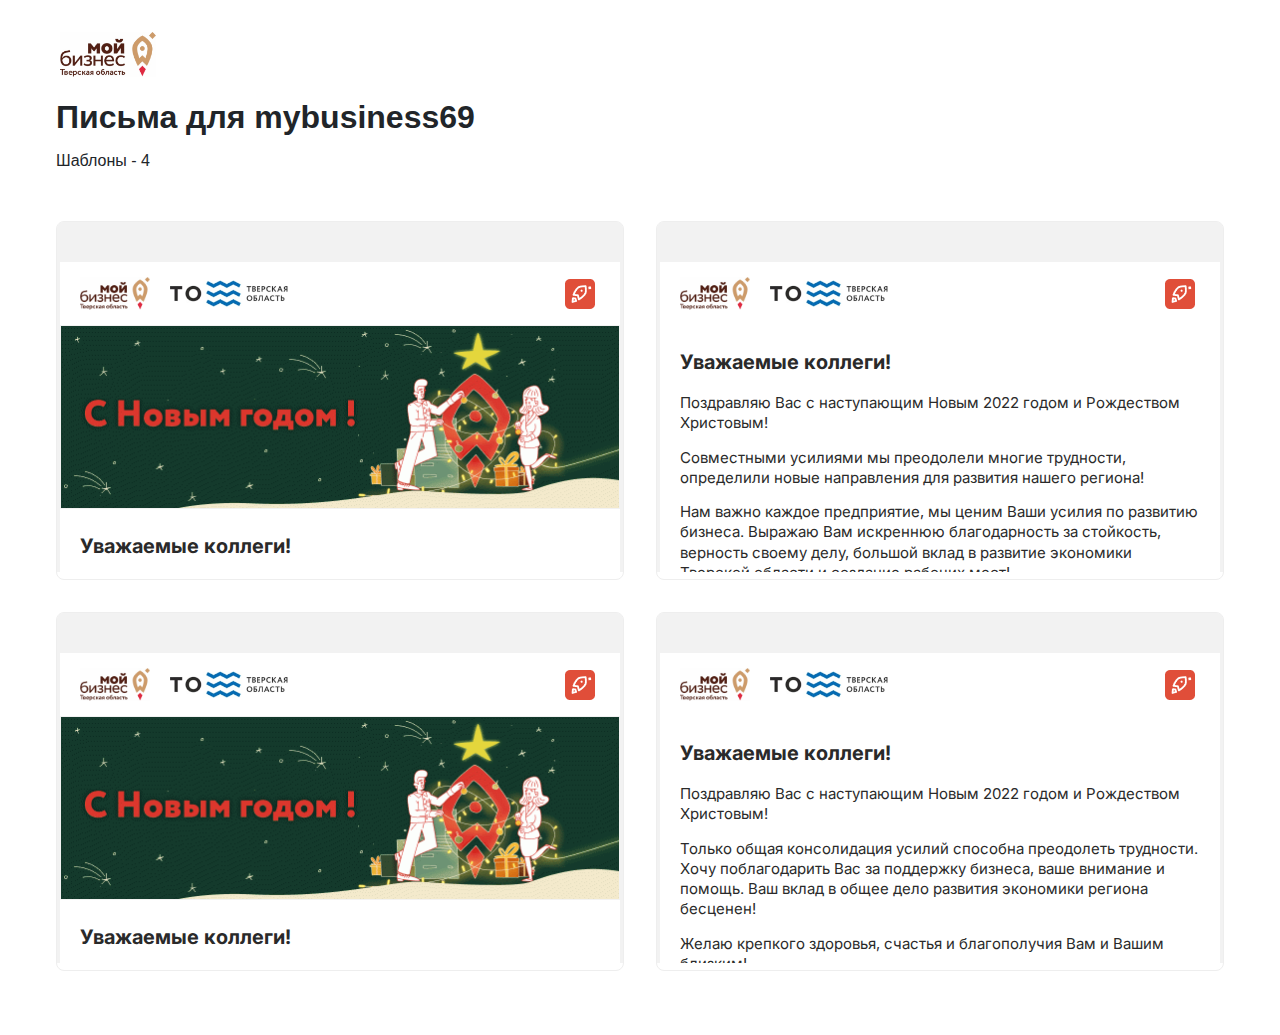
==== index.html @ 44e8ccbd "add mails" ====
<!DOCTYPE html>
<html lang="en">

 <head>
  <meta charset="UTF-8">
  <meta http-equiv="X-UA-Compatible" content="IE=edge">
  <meta name="viewport" content="width=device-width, initial-scale=1.0">
  <title>Письма для mybusiness69</title>
  <link rel="stylesheet" href="./style-for prew.css">
 </head>

 <body>
  <main class="main">
   <div class="container">
    <div class="logo">
     <img src="./img/mybusiness69-logo.jpg" alt="">
    </div>
    <h1>Письма для mybusiness69</h1>
    <span>Шаблоны - <span class="complited-count">8</span></span>
    <div class="templates">


     <div class="email-prew">
      <div class="email-prew-inner">
       <iframe src="./mail-1-imged.html" frameborder="0" scrolling="no"></iframe>
       <div class="overlay">
        <button class="email-show">Показать письмо</button>
       </div>
      </div>
     </div>


     <div class="email-prew">
      <div class="email-prew-inner">
       <iframe src="./mail-1.html" frameborder="0" scrolling="no"></iframe>
       <div class="overlay">
        <button class="email-show">Показать письмо</button>
       </div>
      </div>
     </div>


     <div class="email-prew">
      <div class="email-prew-inner">
       <iframe src="./mail-2-imged.html" frameborder="0" scrolling="no"></iframe>
       <div class="overlay">
        <button class="email-show">Показать письмо</button>
       </div>
      </div>
     </div>


     <div class="email-prew">
      <div class="email-prew-inner">
       <iframe src="./mail-2.html" frameborder="0" scrolling="no"></iframe>
       <div class="overlay">
        <button class="email-show">Показать письмо</button>
       </div>
      </div>
     </div>




    </div>
   </div>
  </main>
  <div class="modal-overlay"></div>
  <div class="modal">
   <button class="close-modal">
			<svg width="24" height="24" fill="none">
				<defs></defs>
				<path stroke-linecap="round" stroke-linejoin="round" stroke-width="2" d="M18 6L6 18M6 6l12 12"></path>
			</svg>
		</button>
   <div class="modal-dealog">
    <div class="content">
     <div class="modal-inner">
      <iframe src="" frameborder="0" class="iframe-prew"></iframe>


     </div>
    </div>
   </div>
  </div>

  <script src="./script-for-prew.js"></script>

 </body>

</html>
---- style-for prew.css ----
*,
::after,
::before {
    box-sizing: border-box
}

html {
    font-family: sans-serif;
    line-height: 1.15;
    -webkit-text-size-adjust: 100%;
    -webkit-tap-highlight-color: transparent
}

article,
aside,
figcaption,
figure,
footer,
header,
hgroup,
main,
nav,
section {
    display: block
}

body {
    margin: 0;
    font-family: Arial, sans-serif;
    font-size: 1rem;
    font-weight: 400;
    line-height: 1.5;
    color: #212529;
    text-align: left;
    background-color: #fff
}

[tabindex="-1"]:focus:not(:focus-visible) {
    outline: 0!important
}

hr {
    box-sizing: content-box;
    height: 0;
    overflow: visible
}

h1,
h2,
h3,
h4,
h5,
h6 {
    margin-top: 0;
    margin-bottom: .5rem
}

p {
    margin-top: 0;
    margin-bottom: 1rem
}

abbr[data-original-title],
abbr[title] {
    text-decoration: underline;
    -webkit-text-decoration: underline dotted;
    text-decoration: underline dotted;
    cursor: help;
    border-bottom: 0;
    -webkit-text-decoration-skip-ink: none;
    text-decoration-skip-ink: none
}

address {
    margin-bottom: 1rem;
    font-style: normal;
    line-height: inherit
}

dl,
ol,
ul {
    margin-top: 0;
    margin-bottom: 1rem
}

ol ol,
ol ul,
ul ol,
ul ul {
    margin-bottom: 0
}

dt {
    font-weight: 700
}

dd {
    margin-bottom: .5rem;
    margin-left: 0
}

blockquote {
    margin: 0 0 1rem
}

b,
strong {
    font-weight: bolder
}

small {
    font-size: 80%
}

sub,
sup {
    position: relative;
    font-size: 75%;
    line-height: 0;
    vertical-align: baseline
}

sub {
    bottom: -.25em
}

sup {
    top: -.5em
}

a {
    color: #007bff;
    text-decoration: none;
    background-color: transparent
}

a:hover {
    color: #0056b3;
    text-decoration: none
}

a:not([href]):not([class]) {
    color: inherit;
    text-decoration: none
}

a:not([href]):not([class]):hover {
    color: inherit;
    text-decoration: none
}

code,
kbd,
pre,
samp {
    font-family: SFMono-Regular, Menlo, Monaco, Consolas, "Liberation Mono", "Courier New", monospace;
    font-size: 1em
}

pre {
    margin-top: 0;
    margin-bottom: 1rem;
    overflow: auto;
    -ms-overflow-style: scrollbar
}

figure {
    margin: 0 0 1rem
}

img {
    vertical-align: middle;
    border-style: none
}

svg {
    overflow: hidden;
    vertical-align: middle
}

table {
    border-collapse: collapse
}

caption {
    padding-top: .75rem;
    padding-bottom: .75rem;
    color: #6c757d;
    text-align: left;
    caption-side: bottom
}

th {
    text-align: inherit
}

label {
    display: inline-block;
    margin-bottom: .5rem
}

button {
    border-radius: 0
}

button:focus {
    outline: 1px dotted;
    outline: 5px auto -webkit-focus-ring-color
}

button,
input,
optgroup,
select,
textarea {
    margin: 0;
    font-family: inherit;
    font-size: inherit;
    line-height: inherit
}

button,
input {
    overflow: visible
}

button,
select {
    text-transform: none
}

[role=button] {
    cursor: pointer
}

select {
    word-wrap: normal
}

[type=button],
[type=reset],
[type=submit],
button {
    -webkit-appearance: button
}

[type=button]:not(:disabled),
[type=reset]:not(:disabled),
[type=submit]:not(:disabled),
button:not(:disabled) {
    cursor: pointer
}

[type=button]::-moz-focus-inner,
[type=reset]::-moz-focus-inner,
[type=submit]::-moz-focus-inner,
button::-moz-focus-inner {
    padding: 0;
    border-style: none
}

input[type=checkbox],
input[type=radio] {
    box-sizing: border-box;
    padding: 0
}

textarea {
    overflow: auto;
    resize: vertical
}

fieldset {
    min-width: 0;
    padding: 0;
    margin: 0;
    border: 0
}

legend {
    display: block;
    width: 100%;
    max-width: 100%;
    padding: 0;
    margin-bottom: .5rem;
    font-size: 1.5rem;
    line-height: inherit;
    color: inherit;
    white-space: normal
}

progress {
    vertical-align: baseline
}

[type=number]::-webkit-inner-spin-button,
[type=number]::-webkit-outer-spin-button {
    height: auto
}

[type=search] {
    outline-offset: -2px;
    -webkit-appearance: none
}

[type=search]::-webkit-search-decoration {
    -webkit-appearance: none
}

::-webkit-file-upload-button {
    font: inherit;
    -webkit-appearance: button
}

output {
    display: inline-block
}

summary {
    display: list-item;
    cursor: pointer
}

template {
    display: none
}

[hidden] {
    display: none!important
}

html {
    box-sizing: border-box;
    -ms-overflow-style: scrollbar;
}

*,
*::before,
*::after {
    box-sizing: inherit;
}

html {
    font-family: 'Inter', sans-serif;
}

.main h1 {
    font-weight: bold;
    font-size: 2rem;
}

.logo {
    margin-top: 2rem;
    margin-bottom: 1rem;
}

.logo img {
    max-width: 6rem;
    margin-left: 0.25rem;
    width: 100%;
}

.main {
    max-width: 1200px;
    margin: 0 auto;
    padding: 0 1rem;
    padding-bottom: 3rem;
}

.templates {
    display: flex;
    justify-content: flex-start;
    align-items: center;
    flex-wrap: wrap;
    padding-top: 2rem;
    margin: 0 -1rem;
}

.overlay {
    position: absolute;
    top: 0;
    left: 0;
    width: 100%;
    height: 100%;
    background: linear-gradient( 180deg, transparent 62%, rgba(0, 0, 0, 0.00345888) 63.94%, rgba(0, 0, 0, 0.014204) 65.89%, rgba(0, 0, 0, 0.0326639) 67.83%, rgba(0, 0, 0, 0.0589645) 69.78%, rgba(0, 0, 0, 0.0927099) 71.72%, rgba(0, 0, 0, 0.132754) 73.67%, rgba(0, 0, 0, 0.177076) 75.61%, rgba(0, 0, 0, 0.222924) 77.56%, rgba(0, 0, 0, 0.267246) 79.5%, rgba(0, 0, 0, 0.30729) 81.44%, rgba(0, 0, 0, 0.341035) 83.39%, rgba(0, 0, 0, 0.367336) 85.33%, rgba(0, 0, 0, 0.385796) 87.28%, rgba(0, 0, 0, 0.396541) 89.22%, rgba(0, 0, 0, 0.4) 91.17%);
    opacity: 0;
    transition: 200ms ease-in;
}

.email-prew {
    flex: 0 0 50%;
    padding: 1rem;
    width: 100%;
    max-width: 50%;
}

@media screen and (max-width:768px) {
    .email-prew {
        flex: 0 0 100%;
        max-width: 100%;
    }
}

.email-show {
    position: absolute;
    bottom: 2rem;
    left: 50%;
    transform: translate(-50%, 0);
    background: #fff;
    border: none;
    padding: 0.5rem 1rem;
    font-weight: 600;
    border-radius: 0.25rem;
}

.email-prew-inner {
    position: relative;
    border: 1px solid #EEEEEE;
    border-radius: 0.5rem;
    overflow: hidden;
}

.email-prew-inner:hover {
    cursor: pointer;
}

.email-prew-inner:hover .overlay {
    opacity: 1;
}

.email-prew-inner iframe {
    width: 100%;
    height: 350px;
    overflow: hidden;
}

.email-prew-inner iframe body {
    overflow: hidden;
    height: 350px;
}

.modal {
    position: fixed;
    top: 0;
    left: 0;
    bottom: 0;
    right: 0;
    z-index: 500;
    overflow-x: hidden;
    overflow-y: auto;
    visibility: hidden;
    opacity: 0;
    transform: translateY(15%) scale(0.98);
    display: none;
}

.modal-overlay {
    background: rgba(0, 0, 0, 0.50);
    position: fixed;
    top: 0;
    left: 0;
    bottom: 0;
    right: 0;
    z-index: 100;
    visibility: hidden;
    opacity: 0;
    user-select: none;
    pointer-events: none;
    transition: 200ms ease-in;
    transition-property: opacity, visibility;
}

.modal-overlay.overlay-active {
    opacity: 1;
    visibility: visible;
}

.modal-header {
    position: absolute;
    right: 0;
    top: 0;
}

.modal-inner {
    display: flex;
    flex-wrap: wrap;
    position: relative;
}

.modal-inner iframe {
    width: 100%;
    height: 100%;
    min-height: calc(100vh - 4rem)
}

.content {
    width: 100%;
}

.close-modal {
    padding: 0.375rem;
    border-radius: 0.25rem;
    border: none;
    background: #F5F7F9;
    transition-property: background;
    transition: 200ms ease-in;
    position: absolute;
    top: 1rem;
    right: 1rem;
}

.close-modal svg {
    stroke: #222222;
    transition: 200ms ease-in;
    transition-property: stroke;
}

.close-modal:hover {
    background: #FE6963;
}

.close-modal:hover svg {
    stroke: #ffffff;
}

.modal.visible {
    visibility: visible;
    opacity: 1;
    transform: scale(1);
}

.modal-dealog {
    position: relative;
    width: auto;
    pointer-events: none;
    margin-top: 4rem;
    display: flex;
    flex-direction: column;
    justify-content: center;
    min-height: calc(100% - 4rem);
}

.modal-dealog .content {
    pointer-events: all
}

.modal-will-active {
    display: block;
    transition: 200ms ease-out;
    transition-property: transform, opacity, visibility;
}
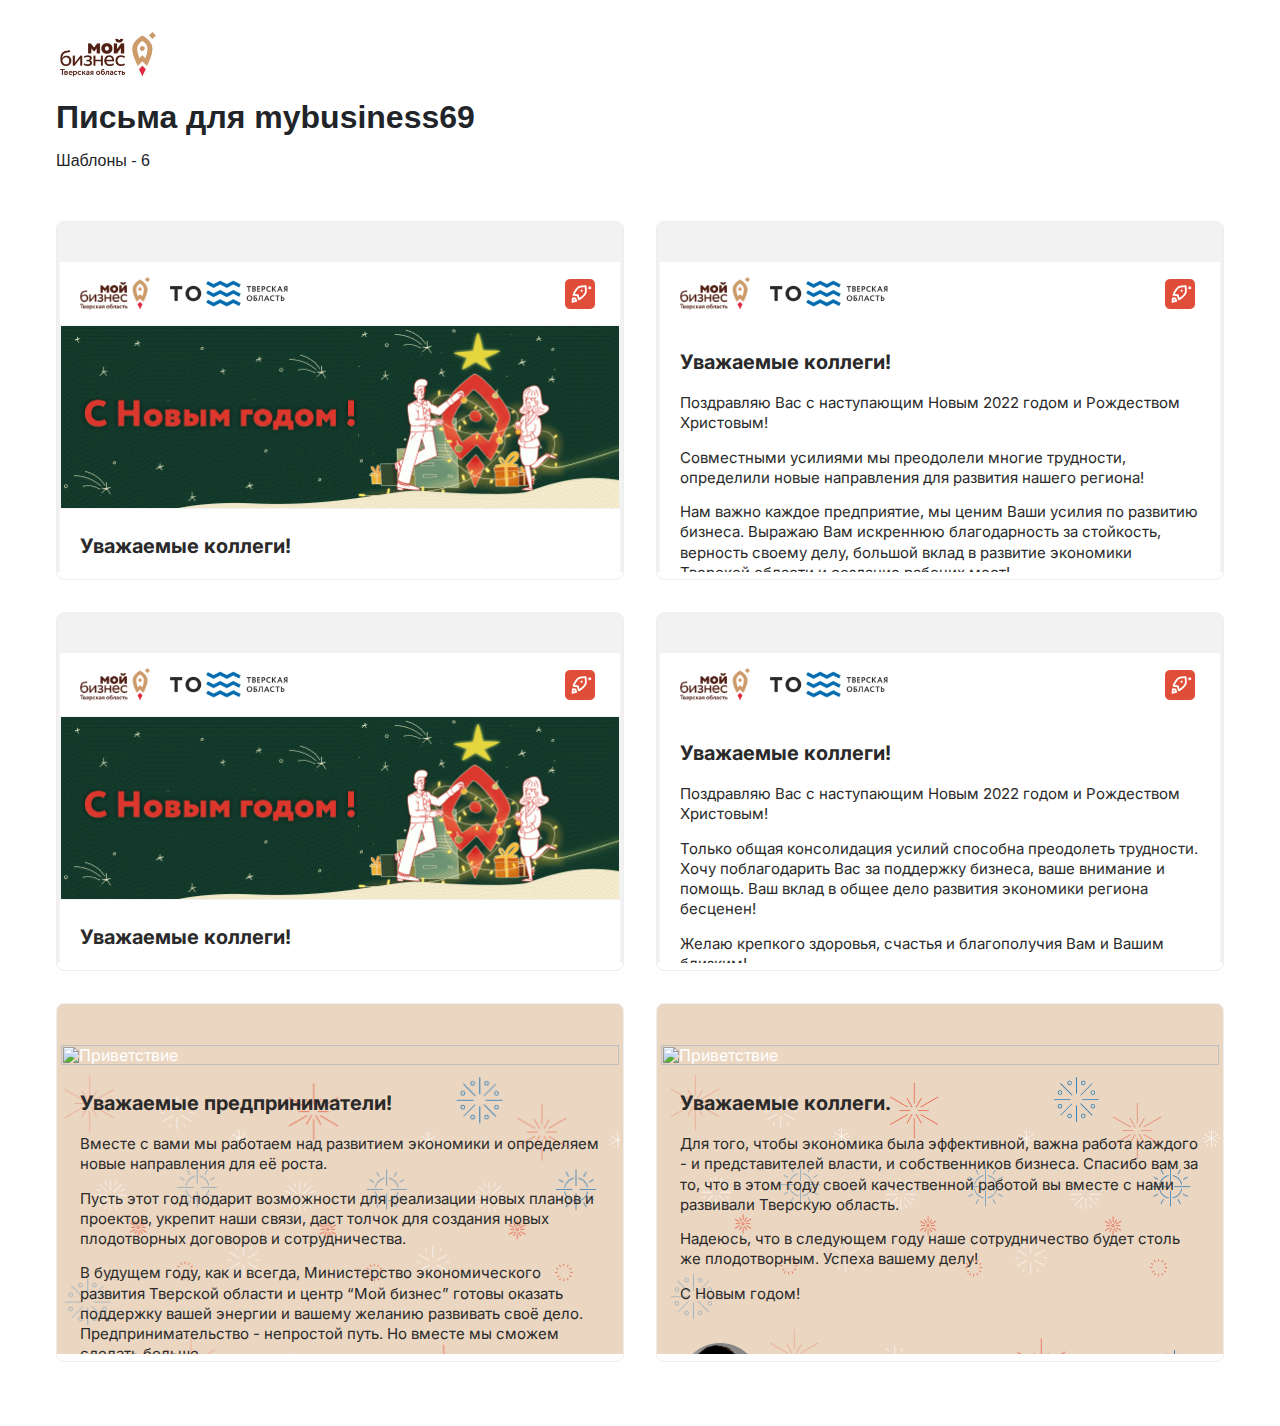
==== commit 68af4b31: "add email" ====
--- a/index.html
+++ b/index.html
@@ -59,6 +59,23 @@
       </div>
      </div>
 
+     <div class="email-prew">
+      <div class="email-prew-inner">
+       <iframe src="./mail-3.html" frameborder="0" scrolling="no"></iframe>
+       <div class="overlay">
+        <button class="email-show">Показать письмо</button>
+       </div>
+      </div>
+     </div>
+
+     <div class="email-prew">
+      <div class="email-prew-inner">
+       <iframe src="./mail-4.html" frameborder="0" scrolling="no"></iframe>
+       <div class="overlay">
+        <button class="email-show">Показать письмо</button>
+       </div>
+      </div>
+     </div>
 
 
 
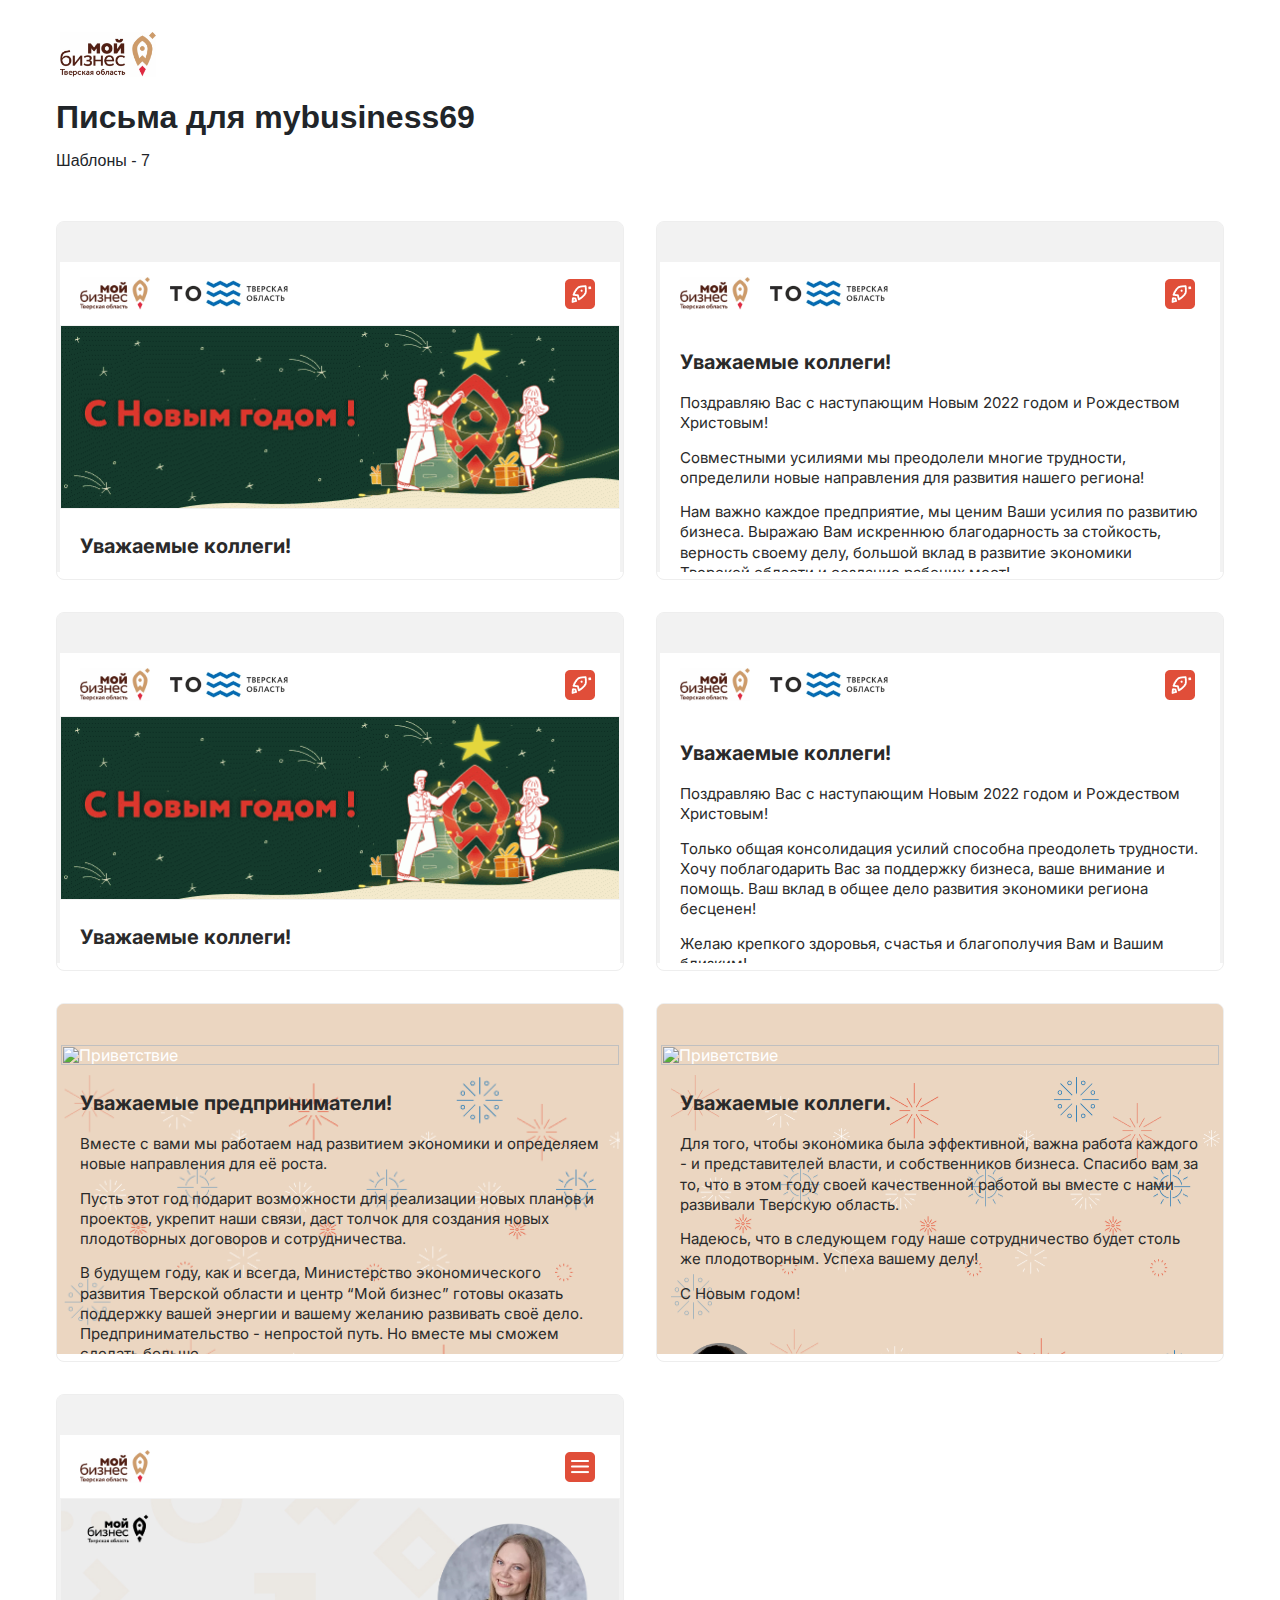
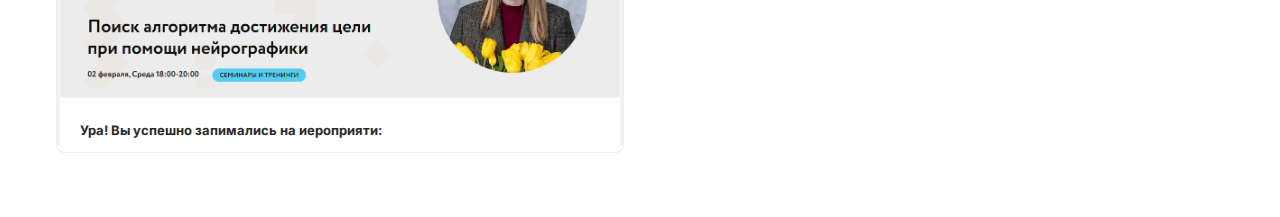
==== commit 167a37e2: "add email" ====
--- a/index.html
+++ b/index.html
@@ -77,6 +77,14 @@
       </div>
      </div>
 
+     <div class="email-prew">
+      <div class="email-prew-inner">
+       <iframe src="./mail-5.html" frameborder="0" scrolling="no"></iframe>
+       <div class="overlay">
+        <button class="email-show">Показать письмо</button>
+       </div>
+      </div>
+     </div>
 
 
     </div>
